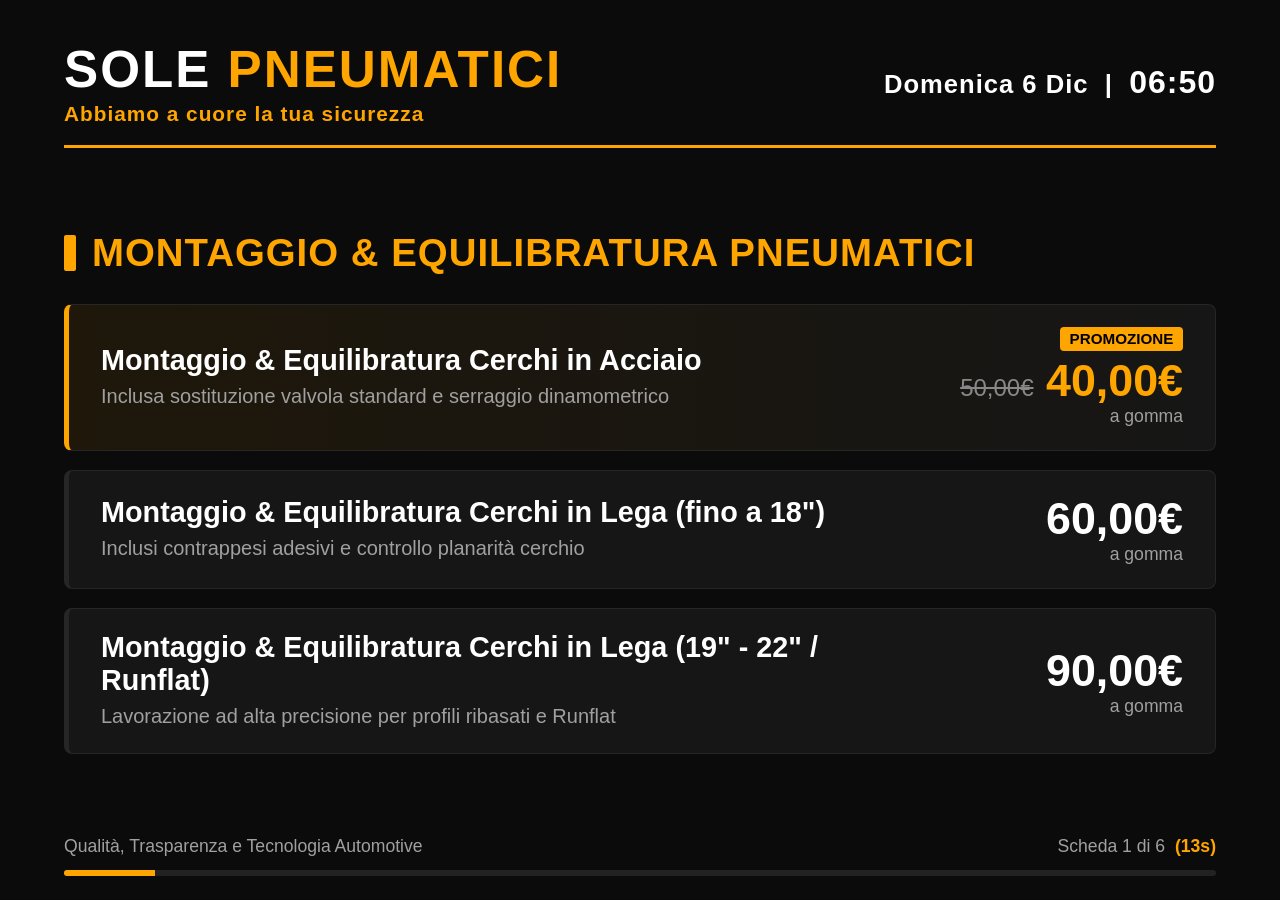
==== index.html @ 70343611 "Add files via upload" ====
<!DOCTYPE html>
<html lang="it">
<head>
    <meta charset="UTF-8">
    <meta name="viewport" content="width=device-width, initial-scale=1.0">
    <title>Sole Pneumatici - Listino Prezzi Digitale</title>
    <link rel="stylesheet" href="css/style.css">
</head>
<body>
    <div class="container">
        <header>
            <div class="brand-box">
                <h1 class="brand-title">SOLE <span>PNEUMATICI</span></h1>
                <p class="brand-tagline" id="brand-slogan">Abbiamo a cuore la tua sicurezza</p>
            </div>
            <!-- DATA E ORA IN BIANCO SULLA DESTRA -->
            <div class="datetime-box" id="datetime-display">--:--</div>
        </header>

        <main id="main-content" class="fade-in">
        </main>

        <footer>
            <div class="footer-info">
                <span>Qualità, Trasparenza e Tecnologia Automotive</span>
                <span id="page-indicator">Scheda 1 di 1</span>
            </div>
            <div class="progress-bar-container">
                <div class="progress-bar" id="progress-bar"></div>
            </div>
        </footer>
    </div>

    <!-- CARICA DATI E LOGICA -->
    <script src="js/listino_data.js"></script>
    <script src="js/app.js"></script>
</body>
</html>
---- css/style.css ----
:root {
    --bg-color: #0b0b0b;
    --card-bg: #161616;
    --card-border: #262626;
    --primary-orange: #FFA500;
    --text-main: #FFFFFF;
    --text-muted: #A0A0A0;
    --font-family: 'Segoe UI', -apple-system, BlinkMacSystemFont, Roboto, sans-serif;
}

* {
    box-sizing: border-box;
    margin: 0;
    padding: 0;
    user-select: none;
    -webkit-user-select: none;
}

body, html {
    width: 100vw;
    height: 100vh;
    background-color: var(--bg-color);
    color: var(--text-main);
    font-family: var(--font-family);
    overflow: hidden;
    cursor: none;
}

.container {
    display: flex;
    flex-direction: column;
    justify-content: space-between;
    height: 100vh;
    padding: 2.5rem 4rem 1.5rem 4rem;
}

header {
    display: flex;
    justify-content: space-between;
    align-items: center;
    border-bottom: 3px solid var(--primary-orange);
    padding-bottom: 1.2rem;
}

.brand-box {
    display: flex;
    flex-direction: column;
}

.brand-title {
    font-size: 3.2rem;
    font-weight: 900;
    letter-spacing: 2px;
    color: var(--text-main);
    text-transform: uppercase;
}

.brand-title span {
    color: var(--primary-orange);
}

.brand-tagline {
    font-size: 1.3rem;
    color: var(--primary-orange);
    font-weight: 600;
    letter-spacing: 1px;
    margin-top: 0.2rem;
}

.datetime-box {
    font-size: 1.6rem;
    font-weight: 700;
    color: #FFFFFF; /* Testo Bianco */
    text-align: right;
    letter-spacing: 1px;
    line-height: 1.3;
}

main {
    flex-grow: 1;
    display: flex;
    flex-direction: column;
    justify-content: center;
    margin: 2rem 0;
}

.category-title {
    font-size: 2.4rem;
    color: var(--primary-orange);
    margin-bottom: 1.8rem;
    text-transform: uppercase;
    font-weight: 700;
    letter-spacing: 1px;
    display: flex;
    align-items: center;
    gap: 1rem;
}

.category-title::before {
    content: '';
    display: inline-block;
    width: 12px;
    height: 36px;
    background-color: var(--primary-orange);
    border-radius: 2px;
}

.services-list {
    display: flex;
    flex-direction: column;
    gap: 1.2rem;
}

.service-card {
    background-color: var(--card-bg);
    border: 1px solid var(--card-border);
    border-left: 5px solid var(--card-border);
    border-radius: 8px;
    padding: 1.4rem 2rem;
    display: flex;
    justify-content: space-between;
    align-items: center;
    transition: all 0.5s ease-in-out;
}

.service-card.promo-active {
    border-left-color: var(--primary-orange);
    background: linear-gradient(90deg, rgba(255,165,0,0.08) 0%, var(--card-bg) 100%);
}

.service-info {
    max-width: 70%;
}

.service-name {
    font-size: 1.8rem;
    font-weight: 700;
    color: var(--text-main);
    margin-bottom: 0.3rem;
}

.service-desc {
    font-size: 1.25rem;
    color: var(--text-muted);
    line-height: 1.4;
}

.service-price-box {
    text-align: right;
    display: flex;
    flex-direction: column;
    align-items: flex-end;
}

.price-main {
    font-size: 2.8rem;
    font-weight: 800;
    color: var(--text-main);
}

.price-unit {
    font-size: 1.1rem;
    color: var(--text-muted);
    font-weight: 500;
}

.price-old {
    font-size: 1.5rem;
    color: #888;
    text-decoration: line-through;
    margin-right: 0.5rem;
}

.promo-badge {
    background-color: var(--primary-orange);
    color: #000;
    font-size: 0.95rem;
    font-weight: 800;
    padding: 0.2rem 0.6rem;
    border-radius: 4px;
    text-transform: uppercase;
    margin-bottom: 0.3rem;
}

footer {
    display: flex;
    flex-direction: column;
    gap: 0.8rem;
}

.footer-info {
    display: flex;
    justify-content: space-between;
    align-items: center;
    font-size: 1.1rem;
    color: var(--text-muted);
}

.progress-bar-container {
    width: 100%;
    height: 6px;
    background-color: #222;
    border-radius: 3px;
    overflow: hidden;
}

.progress-bar {
    height: 100%;
    width: 0%;
    background-color: var(--primary-orange);
    transition: width 0.1s linear;
}

.fade-in {
    animation: fadeIn 0.6s ease-in-out forwards;
}

@keyframes fadeIn {
    from { opacity: 0; transform: translateY(10px); }
    to { opacity: 1; transform: translateY(0); }
}


/* Layout Schermata Finale Orari e Prenotazione */
.info-page-container {
    display: flex;
    flex-direction: column;
    align-items: center;
    justify-content: center;
    gap: 2.5rem;
    height: 100%;
    padding: 2rem 0;
}

.info-box-card {
    background-color: var(--card-bg);
    border: 2px solid var(--card-border);
    border-top: 5px solid var(--primary-orange);
    border-radius: 12px;
    padding: 2.5rem 4rem;
    width: 100%;
    max-width: 1100px;
    text-align: center;
    box-shadow: 0 10px 30px rgba(0,0,0,0.5);
}

.info-box-title {
    font-size: 1.6rem;
    color: var(--text-muted);
    text-transform: uppercase;
    letter-spacing: 2px;
    margin-bottom: 1rem;
    font-weight: 600;
}

.hours-display {
    font-size: 3.5rem;
    font-weight: 900;
    color: var(--text-main);
    letter-spacing: 3px;
}

.hours-separator {
    color: var(--primary-orange);
    margin: 0 1.5rem;
}

.booking-card {
    background: linear-gradient(135deg, rgba(255,165,0,0.15) 0%, var(--card-bg) 100%);
    border: 2px solid var(--primary-orange);
    border-radius: 12px;
    padding: 2.5rem 4rem;
    width: 100%;
    max-width: 1100px;
    text-align: center;
    box-shadow: 0 10px 35px rgba(255,165,0,0.1);
}

.booking-title {
    font-size: 2.2rem;
    font-weight: 800;
    color: var(--text-main);
    margin-bottom: 0.8rem;
    text-transform: uppercase;
    letter-spacing: 1px;
}

.booking-url {
    font-size: 4rem;
    font-weight: 900;
    color: var(--primary-orange);
    letter-spacing: 2px;
    text-shadow: 0 0 20px rgba(255,165,0,0.3);
}
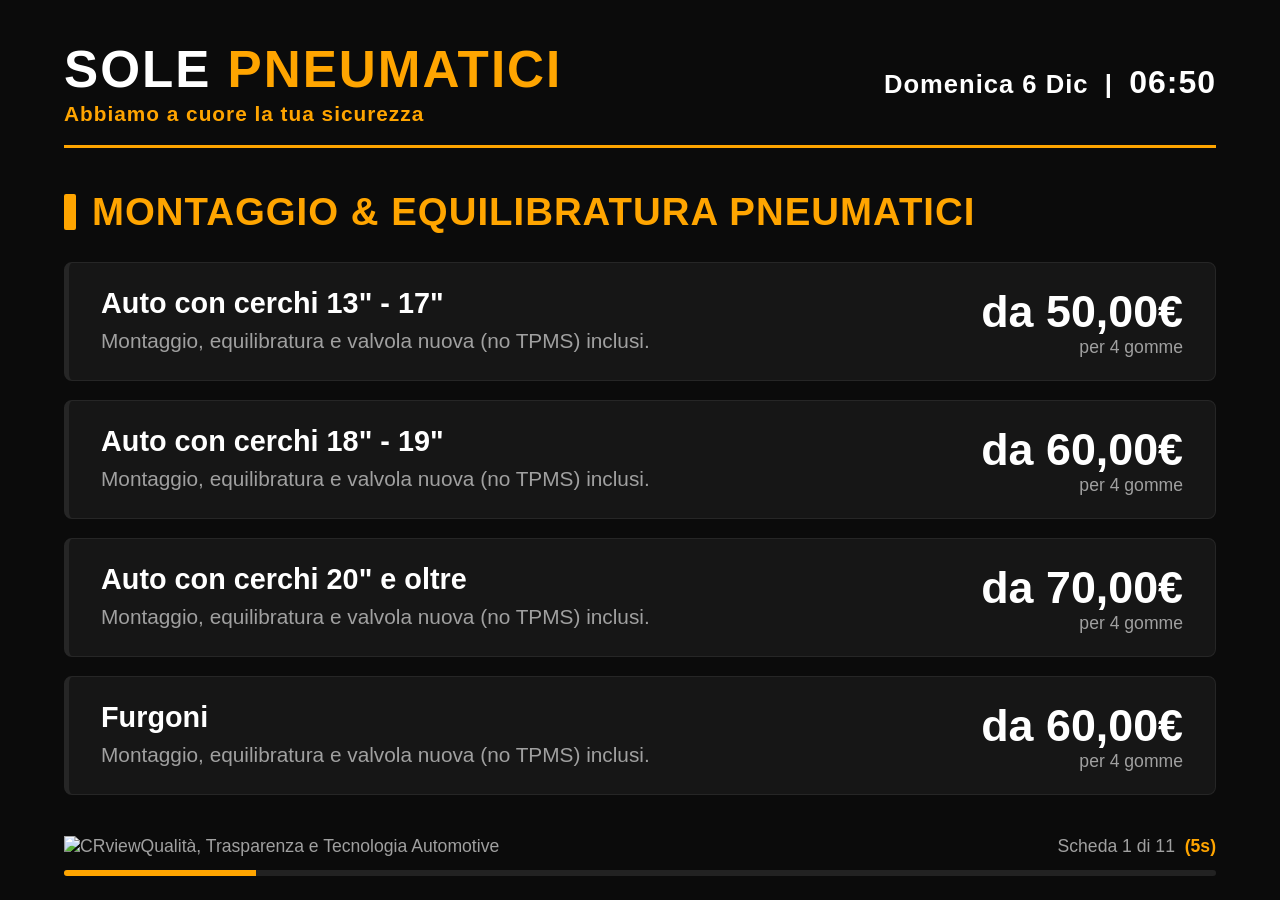
==== commit 2d99976d: "Add files via upload" ====
--- a/index.html
+++ b/index.html
@@ -3,10 +3,14 @@
 <head>
     <meta charset="UTF-8">
     <meta name="viewport" content="width=device-width, initial-scale=1.0">
-    <title>Sole Pneumatici - Listino Prezzi Digitale</title>
+    <title>SOLE PNEUMATICI - Listino Prezzi Digitale</title>
     <link rel="stylesheet" href="css/style.css">
+    <link rel="stylesheet" href="css/intro.css">
 </head>
 <body>
+    <!-- INTRO ANIMATA: si riempie e sparisce da sola (vedi js/intro.js) -->
+    <div id="intro"><div class="i-veil"></div></div>
+
     <div class="container">
         <header>
             <div class="brand-box">
@@ -33,6 +37,7 @@
 
     <!-- CARICA DATI E LOGICA -->
     <script src="js/listino_data.js"></script>
+    <script src="js/intro.js"></script>
     <script src="js/app.js"></script>
 </body>
 </html>
--- a/css/style.css
+++ b/css/style.css
@@ -1,3 +1,7 @@
+/* ==========================================================================
+   SOLE PNEUMATICI - LISTINO DIGITALE TV (STYLE UNIFICATO & EXECUTIVE)
+   ========================================================================== */
+
 :root {
     --bg-color: #0b0b0b;
     --card-bg: #161616;
@@ -34,6 +38,7 @@
     padding: 2.5rem 4rem 1.5rem 4rem;
 }
 
+/* Header */
 header {
     display: flex;
     justify-content: space-between;
@@ -70,12 +75,13 @@
 .datetime-box {
     font-size: 1.6rem;
     font-weight: 700;
-    color: #FFFFFF; /* Testo Bianco */
+    color: #FFFFFF;
     text-align: right;
     letter-spacing: 1px;
     line-height: 1.3;
 }
 
+/* Corpo Principale */
 main {
     flex-grow: 1;
     display: flex;
@@ -111,6 +117,7 @@
     gap: 1.2rem;
 }
 
+/* Carte Servizio */
 .service-card {
     background-color: var(--card-bg);
     border: 1px solid var(--card-border);
@@ -125,7 +132,7 @@
 
 .service-card.promo-active {
     border-left-color: var(--primary-orange);
-    background: linear-gradient(90deg, rgba(255,165,0,0.08) 0%, var(--card-bg) 100%);
+    background: linear-gradient(90deg, rgba(243, 108, 33, 0.12) 0%, var(--card-bg) 100%);
 }
 
 .service-info {
@@ -140,9 +147,29 @@
 }
 
 .service-desc {
-    font-size: 1.25rem;
+    font-size: 1.3rem;
     color: var(--text-muted);
-    line-height: 1.4;
+    line-height: 1.5;
+    margin-top: 0.3rem;
+}
+
+/* Evidenziatore Dinamico / Pulse per Punti Chiave */
+.highlight-text {
+    color: var(--primary-orange);
+    font-weight: 800;
+    text-shadow: 0 0 10px rgba(243, 108, 33, 0.4);
+    animation: softPulse 2.5s infinite ease-in-out;
+}
+
+@keyframes softPulse {
+    0%, 100% {
+        opacity: 1;
+        text-shadow: 0 0 8px rgba(243, 108, 33, 0.3);
+    }
+    50% {
+        opacity: 0.75;
+        text-shadow: 0 0 18px rgba(243, 108, 33, 0.85);
+    }
 }
 
 .service-price-box {
@@ -166,14 +193,14 @@
 
 .price-old {
     font-size: 1.5rem;
-    color: #888;
+    color: #888888;
     text-decoration: line-through;
     margin-right: 0.5rem;
 }
 
 .promo-badge {
     background-color: var(--primary-orange);
-    color: #000;
+    color: #000000;
     font-size: 0.95rem;
     font-weight: 800;
     padding: 0.2rem 0.6rem;
@@ -182,6 +209,33 @@
     margin-bottom: 0.3rem;
 }
 
+/* Stile e Animazione Bollino / Badge Promo Inclinato (Effetto Gonfiaggio/Respiro) */
+.promo-badge-large {
+    background-color: var(--primary-orange);
+    color: #000000;
+    font-size: 2.3rem;
+    font-weight: 900;
+    padding: 1.5rem 2.8rem;
+    border-radius: 18px;
+    text-transform: uppercase;
+    text-align: center;
+    box-shadow: 0 10px 25px rgba(243, 108, 33, 0.5);
+    transform: rotate(-4deg);
+    animation: badgePulse 3s infinite ease-in-out;
+}
+
+@keyframes badgePulse {
+    0%, 100% {
+        transform: rotate(-4deg) scale(1);
+        box-shadow: 0 10px 25px rgba(243, 108, 33, 0.4);
+    }
+    50% {
+        transform: rotate(-2deg) scale(1.06);
+        box-shadow: 0 15px 35px rgba(243, 108, 33, 0.8);
+    }
+}
+
+/* Footer & Progress Bar */
 footer {
     display: flex;
     flex-direction: column;
@@ -199,18 +253,19 @@
 .progress-bar-container {
     width: 100%;
     height: 6px;
-    background-color: #222;
+    background-color: #222222;
     border-radius: 3px;
     overflow: hidden;
 }
 
-.progress-bar {
+.progress-bar, .progress-bar-fill {
     height: 100%;
     width: 0%;
     background-color: var(--primary-orange);
     transition: width 0.1s linear;
 }
 
+/* Animazioni */
 .fade-in {
     animation: fadeIn 0.6s ease-in-out forwards;
 }
@@ -220,8 +275,7 @@
     to { opacity: 1; transform: translateY(0); }
 }
 
-
-/* Layout Schermata Finale Orari e Prenotazione */
+/* Layout Schermata Finale (Orari e Sito Web) */
 .info-page-container {
     display: flex;
     flex-direction: column;
@@ -266,14 +320,14 @@
 }
 
 .booking-card {
-    background: linear-gradient(135deg, rgba(255,165,0,0.15) 0%, var(--card-bg) 100%);
+    background: linear-gradient(135deg, rgba(243, 108, 33, 0.15) 0%, var(--card-bg) 100%);
     border: 2px solid var(--primary-orange);
     border-radius: 12px;
     padding: 2.5rem 4rem;
     width: 100%;
     max-width: 1100px;
     text-align: center;
-    box-shadow: 0 10px 35px rgba(255,165,0,0.1);
+    box-shadow: 0 10px 35px rgba(243, 108, 33, 0.1);
 }
 
 .booking-title {
@@ -290,5 +344,5 @@
     font-weight: 900;
     color: var(--primary-orange);
     letter-spacing: 2px;
-    text-shadow: 0 0 20px rgba(255,165,0,0.3);
-}+    text-shadow: 0 0 20px rgba(243, 108, 33, 0.3);
+}
